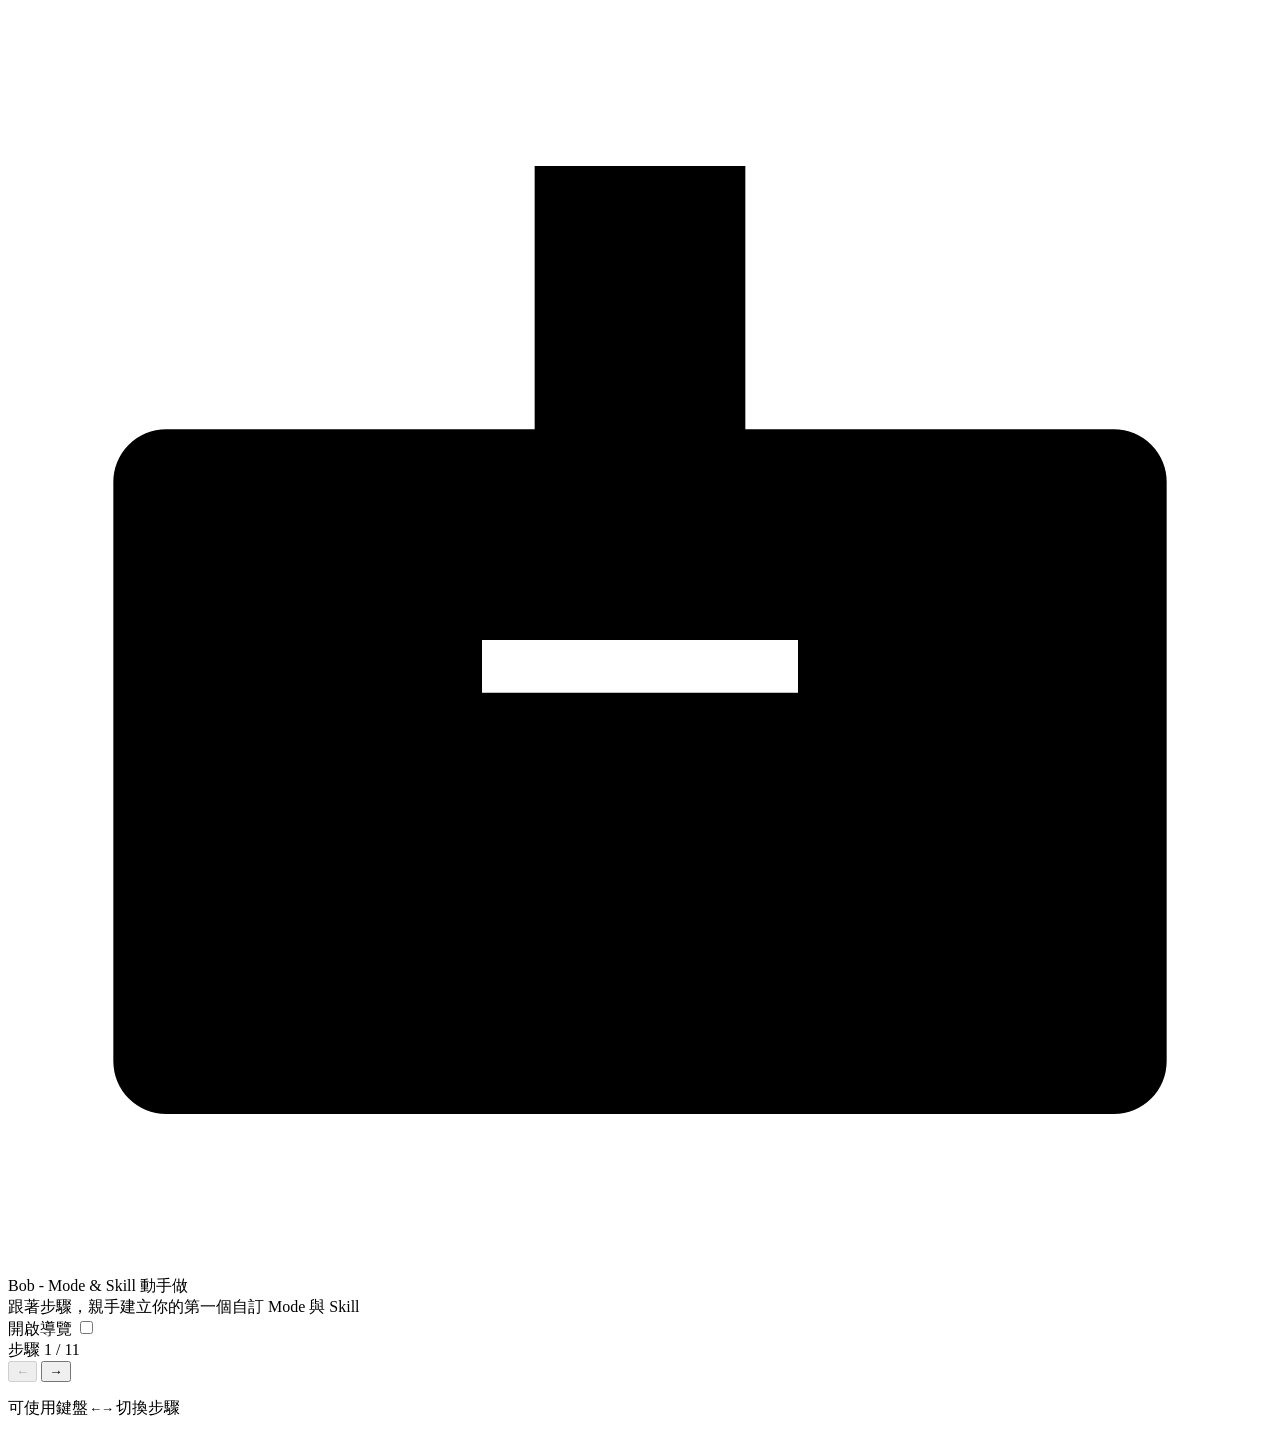
==== index.html @ 876214a2 "Upload website" ====
<!DOCTYPE html>
<html lang="zh-Hant-TW">
<head>
  <meta charset="UTF-8" />
  <meta name="viewport" content="width=device-width, initial-scale=1.0" />
  <title>Bob - Mode &amp; Skill 動手做</title>
  <link rel="stylesheet" href="/tutorial/css/style.css" />
</head>
<body>

  <!-- ===== 頁面頂部標題 ===== -->
  <!-- data-tour-step="header"：導覽第 1 步的目標元素 -->
  <header class="site-header" data-tour-step="header">
    <div class="site-logo">
      <svg viewBox="0 0 24 24" xmlns="http://www.w3.org/2000/svg">
        <path d="M21 8H3a1 1 0 0 0-1 1v11a1 1 0 0 0 1 1h18a1 1 0 0 0 1-1V9a1 1 0 0 0-1-1zM10 3h4v5h-4V3zM9 12h6v1H9v-1z"/>
      </svg>
    </div>
    <div>
      <div class="site-title">Bob - Mode &amp; Skill 動手做</div>
      <div class="site-subtitle">跟著步驟，親手建立你的第一個自訂 Mode 與 Skill</div>
    </div>

    <!-- Tour Toggle 開關 -->
    <div class="tour-toggle-wrap" data-tour-step="toggle">
      <label class="tour-toggle-label" id="tourToggleLabel" for="tourToggleInput">開啟導覽</label>
      <input
        type="checkbox"
        id="tourToggleInput"
        class="tour-toggle-input"
        onchange="onTourToggleChange(this.checked)"
        aria-label="開啟或關閉互動導覽"
      />
      <label class="tour-toggle-track" for="tourToggleInput" aria-hidden="true"></label>
    </div>
  </header>

  <!-- ===== 進度條 ===== -->
  <!-- data-tour-step="progress"：導覽第 2 步的目標元素 -->
  <div class="progress-bar-wrap" data-tour-step="progress">
    <div class="progress-bar-fill" id="progressFill"></div>
  </div>

  <!-- ===== 步驟計數器與點狀指示 ===== -->
  <!-- data-tour-step="stepcounter"：導覽第 3 步的目標元素 -->
  <div class="step-counter" data-tour-step="stepcounter">
    <span class="step-label" id="stepLabel">步驟 1 / 11</span>
    <div class="step-dots" id="stepDots"></div>
  </div>

  <!-- ===== 主卡片視口 ===== -->
  <!-- data-tour-step="card"：導覽第 4 步的目標元素 -->
  <div class="card-viewport" data-tour-step="card">
    <div class="step-card" id="stepCard">
      <!-- 內容由 JavaScript 動態渲染 -->
    </div>
  </div>

  <!-- ===== 側邊導覽按鈕（固定在畫面兩側） ===== -->
  <!-- data-tour-step="navbtns"：導覽第 5 步的目標元素（右側圓形切換按鈕） -->
  <button class="nav-btn nav-btn-prev" id="btnPrev" onclick="navigate(-1)" disabled>←</button>
  <button class="nav-btn nav-btn-next" id="btnNext" onclick="navigate(1)" data-tour-step="navbtns">→</button>

  <p class="keyboard-hint">
    可使用鍵盤 <kbd>←</kbd> <kbd>→</kbd> 切換步驟
  </p>

  <!--
    載入順序：
      1. steps.js      — STEPS 資料陣列
      2. tour-steps.js — TOUR_STEPS 資料陣列
      3. app.js        — 主邏輯（依賴 STEPS）
      4. tour.js       — Tour Engine（依賴 TOUR_STEPS）
  -->
  <script src="/tutorial/js/steps.js"></script>
  <script src="/tutorial/js/tour-steps.js"></script>
  <script src="/tutorial/js/app.js"></script>
  <script src="/tutorial/js/tour.js"></script>

</body>
</html>
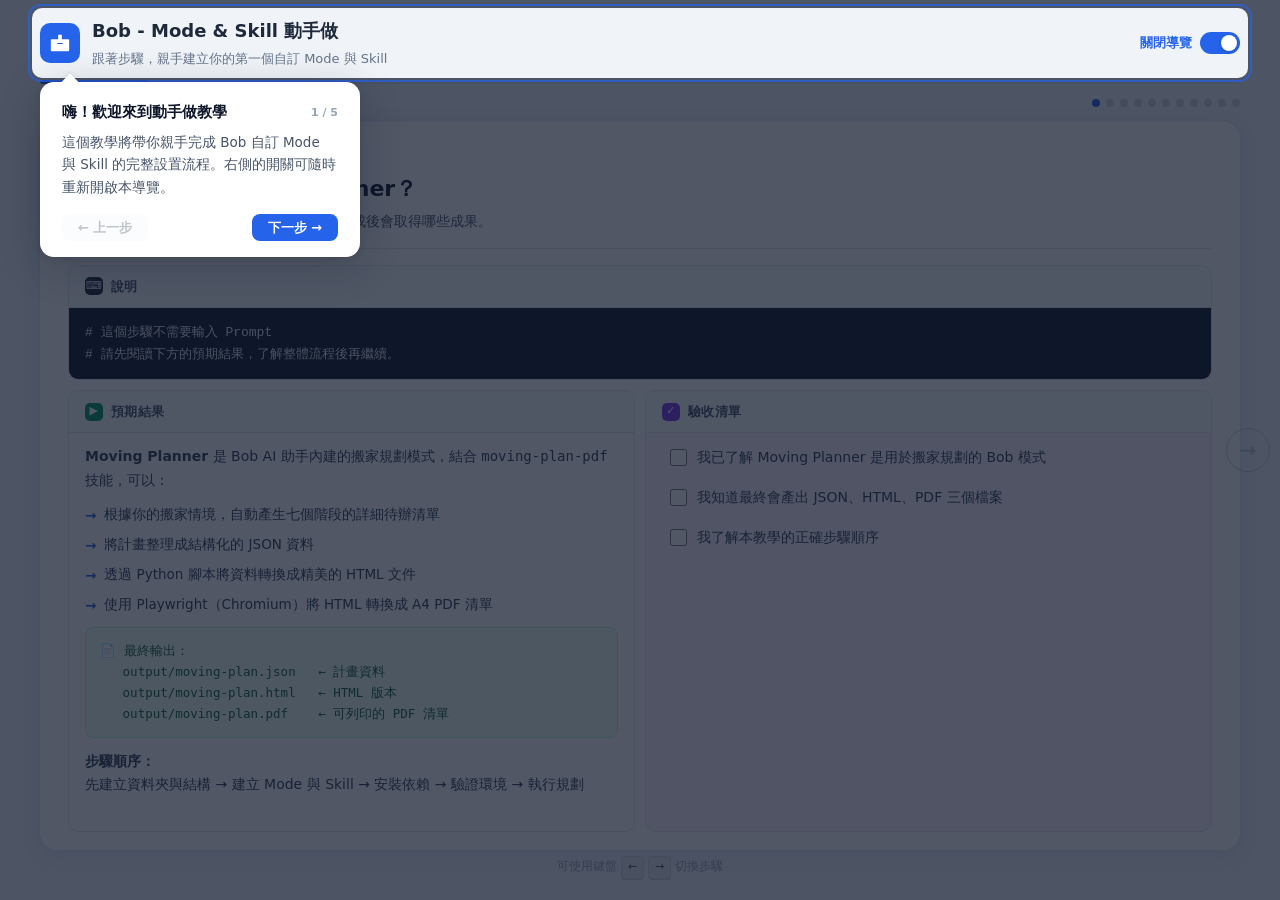
==== commit 60cac73f: "Remove tutorial/ wrapper, use relative import paths" ====
--- a/index.html
+++ b/index.html
@@ -4,7 +4,7 @@
   <meta charset="UTF-8" />
   <meta name="viewport" content="width=device-width, initial-scale=1.0" />
   <title>Bob - Mode &amp; Skill 動手做</title>
-  <link rel="stylesheet" href="/tutorial/css/style.css" />
+  <link rel="stylesheet" href="css/style.css" />
 </head>
 <body>
 
@@ -72,10 +72,10 @@
       3. app.js        — 主邏輯（依賴 STEPS）
       4. tour.js       — Tour Engine（依賴 TOUR_STEPS）
   -->
-  <script src="/tutorial/js/steps.js"></script>
-  <script src="/tutorial/js/tour-steps.js"></script>
-  <script src="/tutorial/js/app.js"></script>
-  <script src="/tutorial/js/tour.js"></script>
+  <script src="js/steps.js"></script>
+  <script src="js/tour-steps.js"></script>
+  <script src="js/app.js"></script>
+  <script src="js/tour.js"></script>
 
 </body>
 </html>
--- a/css/style.css
+++ b/css/style.css
@@ -0,0 +1,8 @@
+/* ===== 入口：依載入順序 @import 各功能模組 ===== */
+@import "base.css";
+@import "layout.css";
+@import "step-card.css";
+@import "prompt.css";
+@import "nav.css";
+@import "finish.css";
+@import "tour.css";
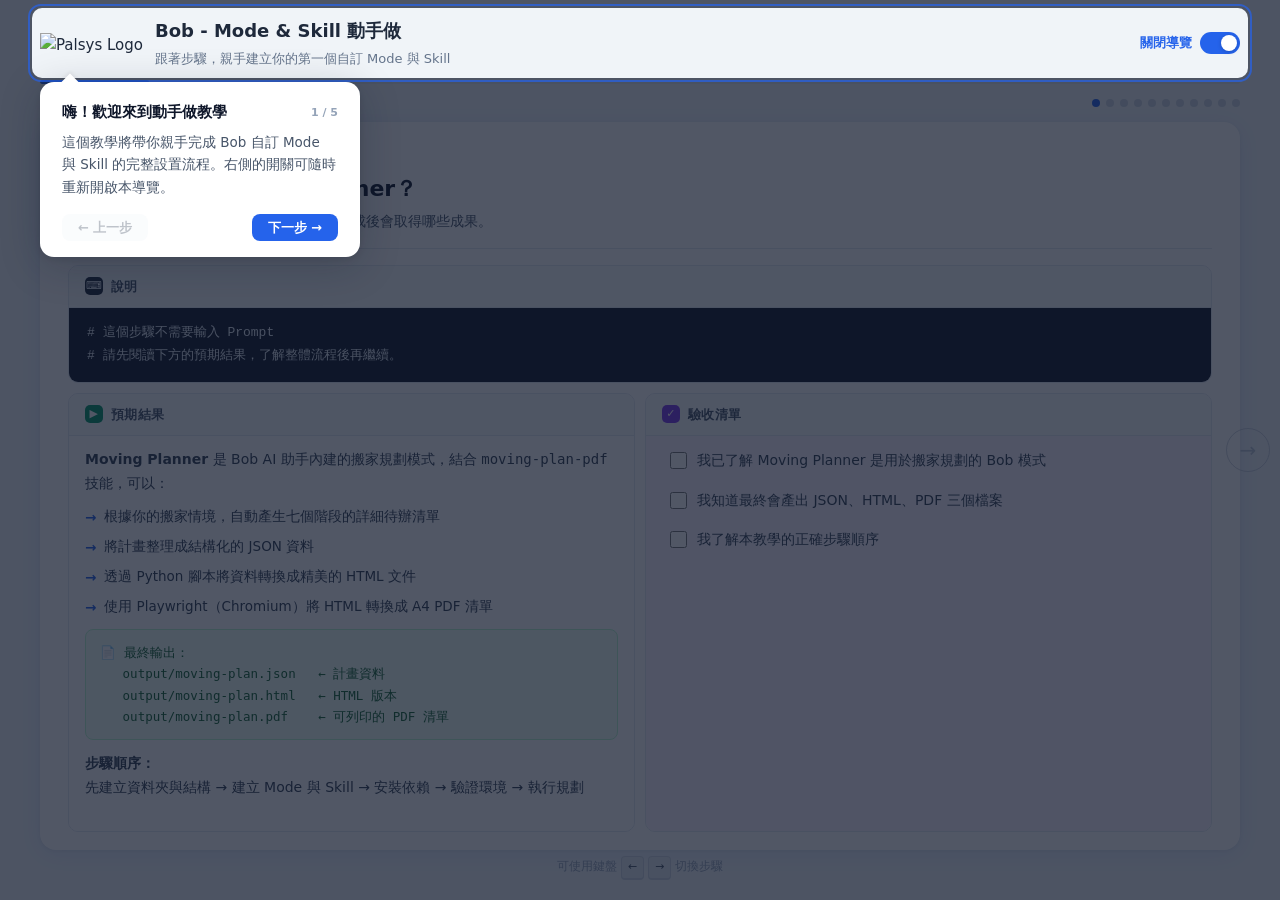
==== commit 6e454491: "Update CSS styles and JS logic for prompt, step-card, app, and steps" ====
--- a/index.html
+++ b/index.html
@@ -12,9 +12,7 @@
   <!-- data-tour-step="header"：導覽第 1 步的目標元素 -->
   <header class="site-header" data-tour-step="header">
     <div class="site-logo">
-      <svg viewBox="0 0 24 24" xmlns="http://www.w3.org/2000/svg">
-        <path d="M21 8H3a1 1 0 0 0-1 1v11a1 1 0 0 0 1 1h18a1 1 0 0 0 1-1V9a1 1 0 0 0-1-1zM10 3h4v5h-4V3zM9 12h6v1H9v-1z"/>
-      </svg>
+      <img src="image/palsys-logo.png" alt="Palsys Logo" />
     </div>
     <div>
       <div class="site-title">Bob - Mode &amp; Skill 動手做</div>
